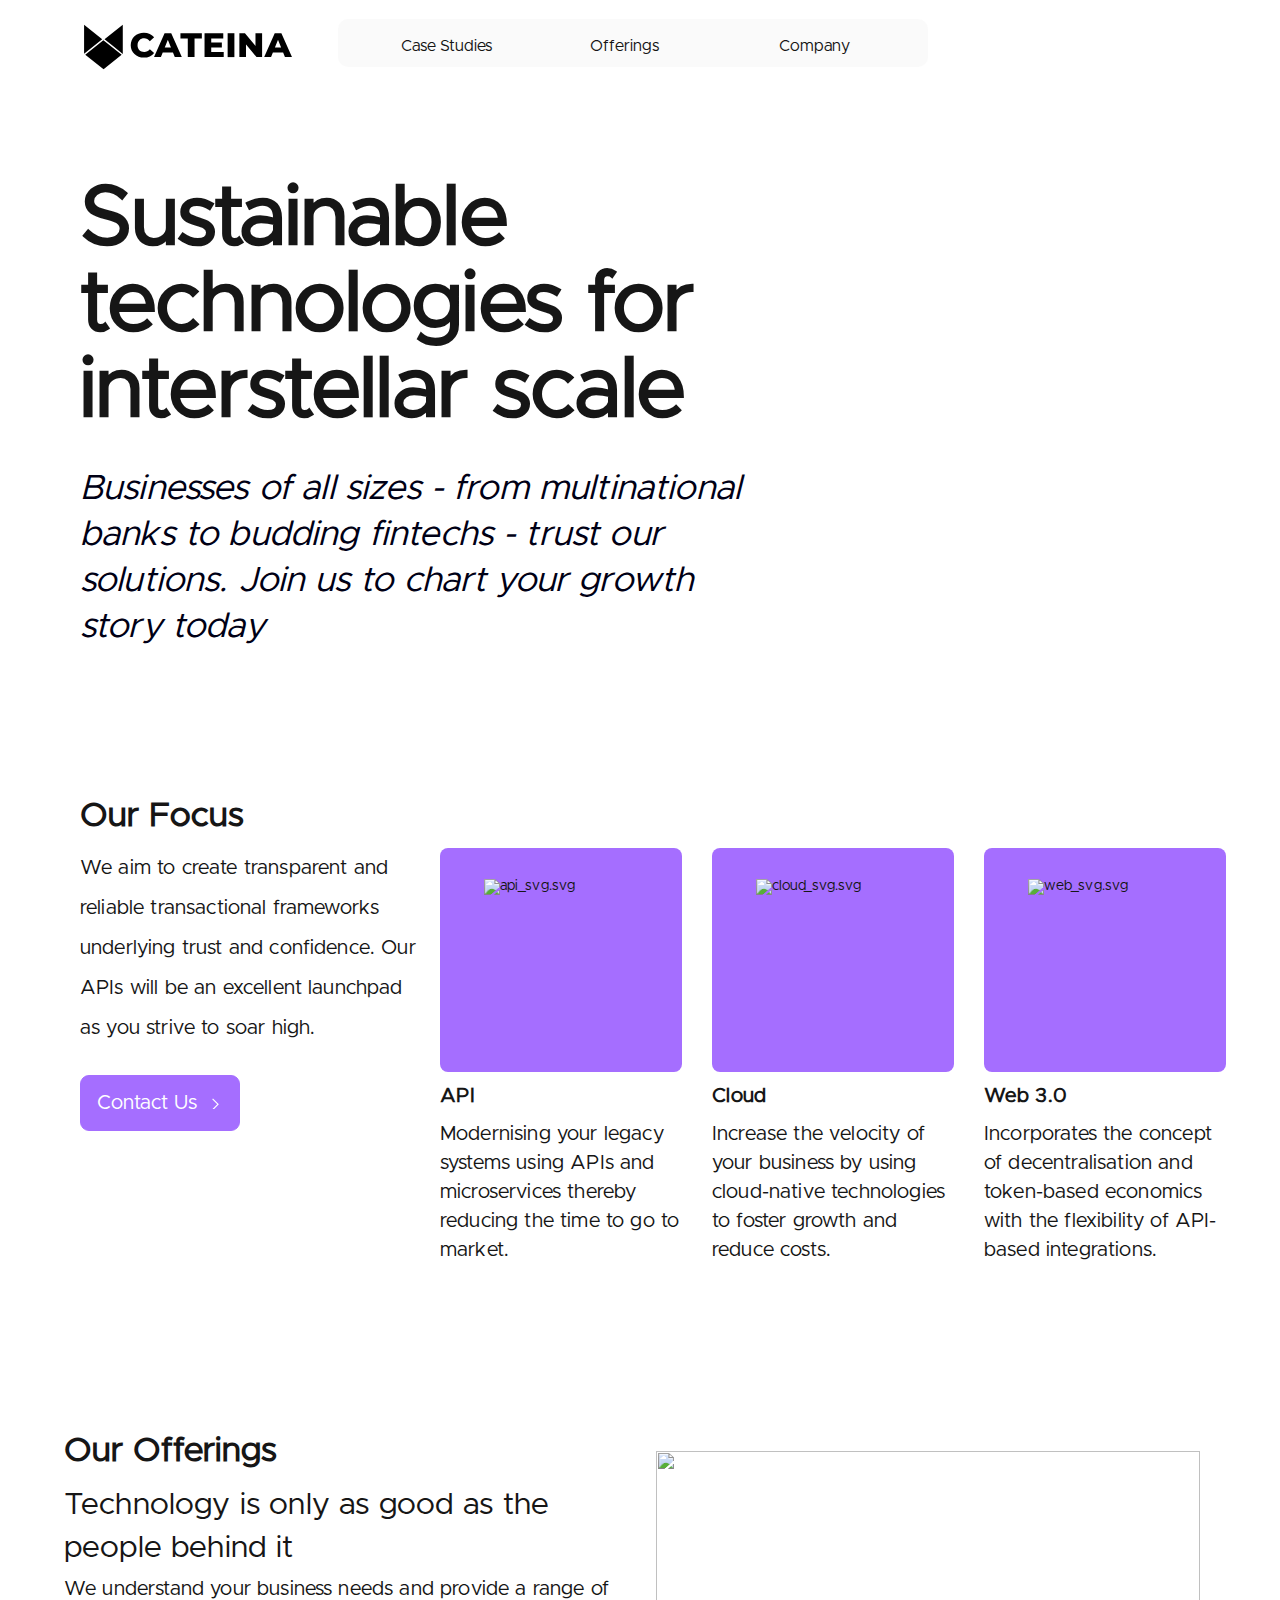
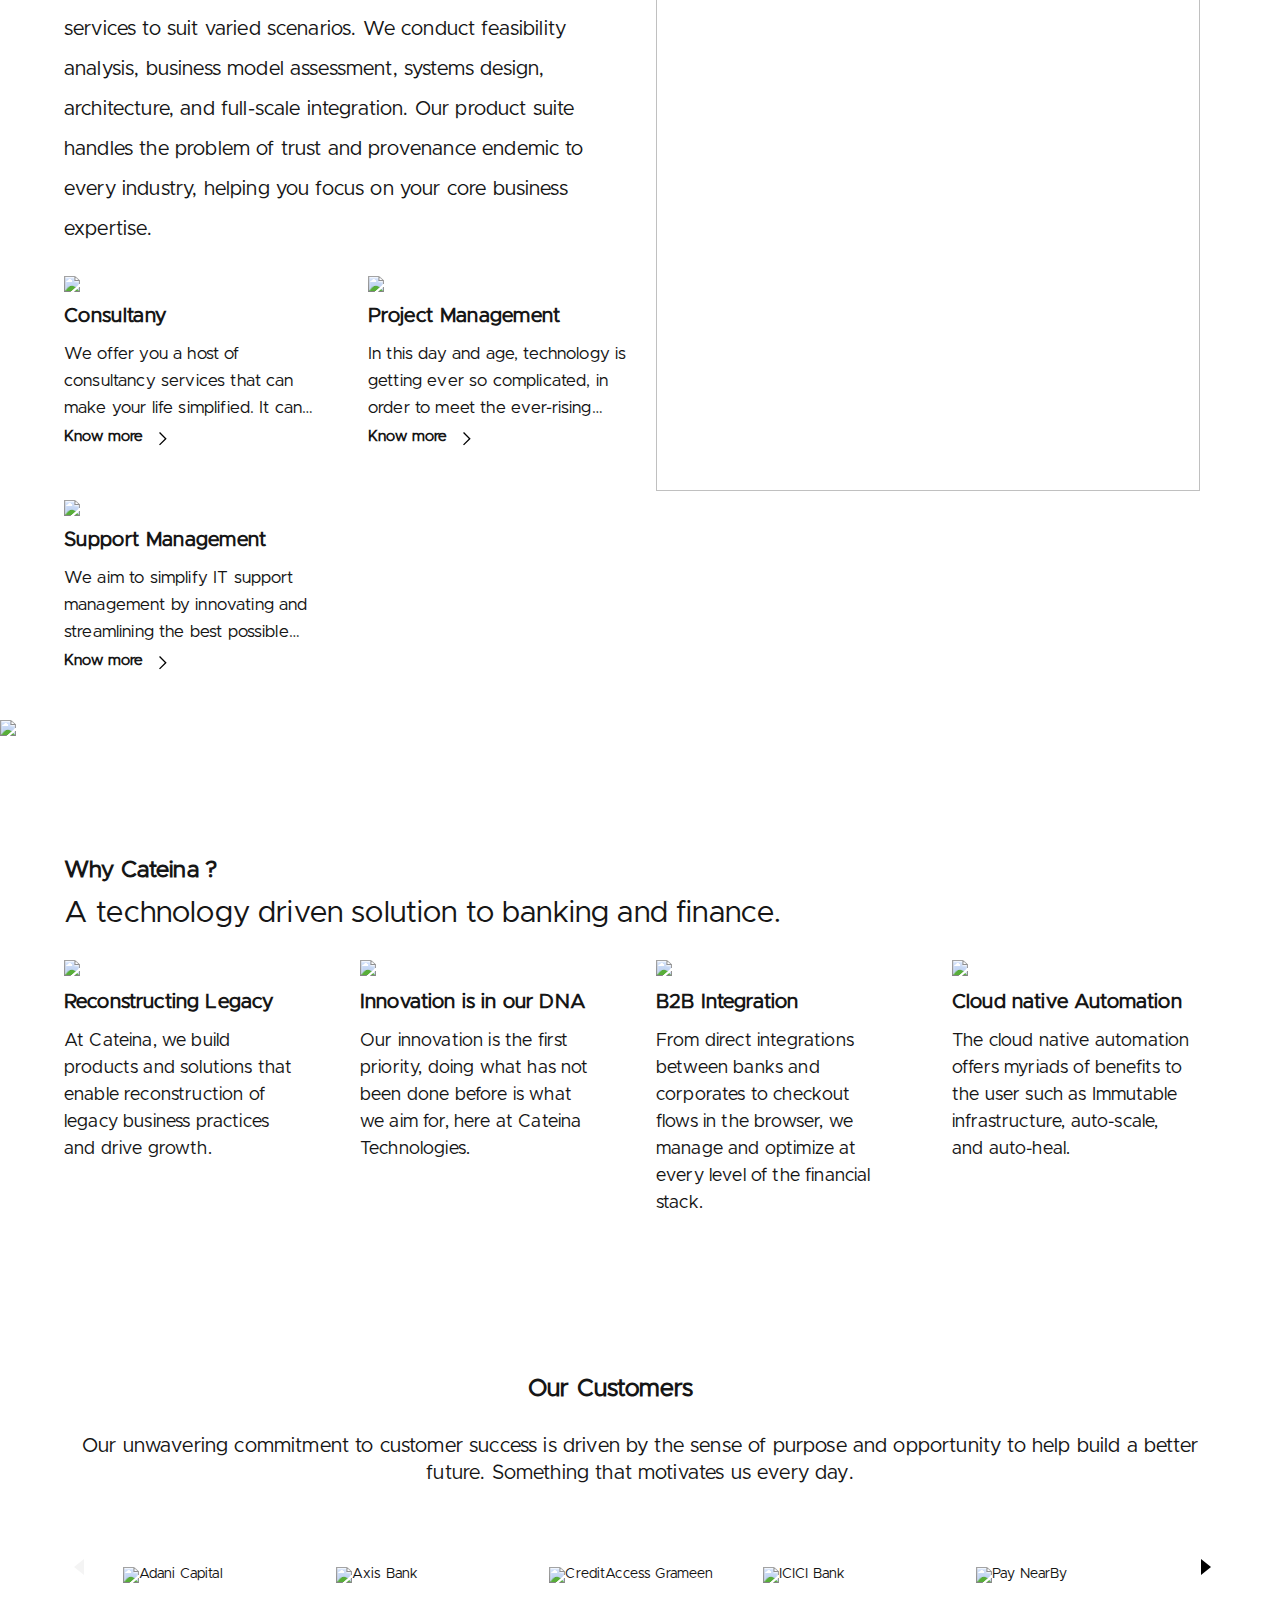
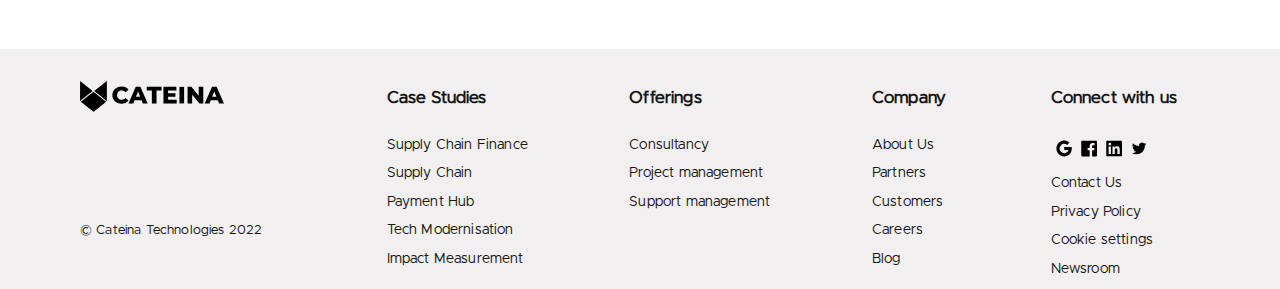
==== index.html @ 6eb9a71e "Beta-Website" ====
<!DOCTYPE html><html lang="en"><head>
  <meta charset="utf-8">
  <title>Cateina® Official | Sustainable technologies for interstellar scale</title>
  <base href="./">
  <base href="../src/app/home-page">
  <meta name="viewport" content="width=device-width">
  <meta name="viewport" content="width=device-width, initial-scale=1.0, maximum-scale=1.0, user-scalable=0">
  <meta name="viewport" content="width=device-width,initial-scale=1.0, user-scalable=no,shrink-to-fit=no">
  <meta name="apple-mobile-web-app-capable" content="yes">
  <meta name="apple-mobile-web-app-status-bar-style" content="translucent">
  <meta name="mobile-web-app-capable" content="yes">
  <script src="https://ajax.googleapis.com/ajax/libs/jquery/1.9.1/jquery.min.js"></script>
  <link rel="icon" type="image/x-icon" href="./assets/cateina_url_icon.png">
  <link rel="stylesheet" type="text/css" href="//cdnjs.cloudflare.com/ajax/libs/cookieconsent2/3.1.0/cookieconsent.min.css">
  <script src="//cdnjs.cloudflare.com/ajax/libs/cookieconsent2/3.1.0/cookieconsent.min.js"></script>
<style>@charset "UTF-8";body,html{padding:0;border:0;margin:0;font:inherit;font-size:100%;vertical-align:initial}*{box-sizing:border-box}html{font-size:100%}body{font-family:IBM Plex Sans,Helvetica Neue,Arial,sans-serif;-moz-osx-font-smoothing:grayscale;-webkit-font-smoothing:antialiased;text-rendering:optimizeLegibility}@font-face{font-display:auto;font-family:IBM Plex Sans;font-style:normal;font-weight:700;src:local("IBM Plex Sans Bold"),local("IBMPlexSans-Bold"),url(https://1.www.s81c.com/common/carbon/plex/fonts/IBM-Plex-Sans/fonts/complete/woff2/IBMPlexSans-Bold.woff2) format("woff2"),url(https://1.www.s81c.com/common/carbon/plex/fonts/IBM-Plex-Sans/fonts/complete/woff/IBMPlexSans-Bold.woff) format("woff")}@font-face{font-display:auto;font-family:IBM Plex Sans;font-style:normal;font-weight:700;src:local("IBM Plex Sans Bold"),local("IBMPlexSans-Bold"),url(https://1.www.s81c.com/common/carbon/plex/fonts/IBM-Plex-Sans/fonts/split/woff2/IBMPlexSans-Bold-Cyrillic.woff2) format("woff2");unicode-range:u+0400-045f,u+0472-0473,u+0490-049d,u+04a0-04a5,u+04aa-04ab,u+04ae-04b3,u+04b6-04bb,u+04c0-04c2,u+04cf-04d9,u+04dc-04df,u+04e2-04e9,u+04ee-04f5,u+04f8-04f9}@font-face{font-display:auto;font-family:IBM Plex Sans;font-style:normal;font-weight:700;src:local("IBM Plex Sans Bold"),local("IBMPlexSans-Bold"),url(https://1.www.s81c.com/common/carbon/plex/fonts/IBM-Plex-Sans/fonts/split/woff2/IBMPlexSans-Bold-Pi.woff2) format("woff2");unicode-range:u+0e3f,u+2032-2033,u+2070,u+2075-2079,u+2080-2081,u+2083,u+2085-2089,u+2113,u+2116,u+2126,u+212e,u+2150-2151,u+2153-215e,u+2190-2199,u+21a9-21aa,u+21b0-21b3,u+21b6-21b7,u+21ba-21bb,u+21c4,u+21c6,u+2202,u+2206,u+220f,u+2211,u+221a,u+221e,u+222b,u+2248,u+2260,u+2264-2265,u+25ca,u+2713,u+274c,u+2b0e-2b11,u+ebe1-ebe7,u+ece0,u+efcc}@font-face{font-display:auto;font-family:IBM Plex Sans;font-style:normal;font-weight:700;src:local("IBM Plex Sans Bold"),local("IBMPlexSans-Bold"),url(https://1.www.s81c.com/common/carbon/plex/fonts/IBM-Plex-Sans/fonts/split/woff2/IBMPlexSans-Bold-Latin3.woff2) format("woff2");unicode-range:u+0102-0103,u+1ea0-1ef9,u+20ab}@font-face{font-display:auto;font-family:IBM Plex Sans;font-style:normal;font-weight:700;src:local("IBM Plex Sans Bold"),local("IBMPlexSans-Bold"),url(https://1.www.s81c.com/common/carbon/plex/fonts/IBM-Plex-Sans/fonts/split/woff2/IBMPlexSans-Bold-Latin2.woff2) format("woff2");unicode-range:u+0100-024f,u+0259,u+1e??,u+20a0-20ab,u+20ad-20cf,u+2c60-2c7f,u+a720-a7ff,u+fb01-fb02}@font-face{font-display:auto;font-family:IBM Plex Sans;font-style:normal;font-weight:700;src:local("IBM Plex Sans Bold"),local("IBMPlexSans-Bold"),url(https://1.www.s81c.com/common/carbon/plex/fonts/IBM-Plex-Sans/fonts/split/woff2/IBMPlexSans-Bold-Latin1.woff2) format("woff2");unicode-range:u+0000,u+000d,u+0020-007e,u+00a0-00a3,u+00a4-00ff,u+0131,u+0152-0153,u+02c6,u+02da,u+02dc,u+2013-2014,u+2018-201a,u+201c-201e,u+2020-2022,u+2026,u+2030,u+2039-203a,u+2044,u+2074,u+20ac,u+2122,u+2212,u+fb01-fb02}@font-face{font-display:auto;font-family:IBM Plex Sans;font-style:normal;font-weight:700;src:local("IBM Plex Sans Bold"),local("IBMPlexSans-Bold"),url(https://1.www.s81c.com/common/carbon/plex/fonts/IBM-Plex-Sans/fonts/split/woff2/IBMPlexSans-Bold-Greek.woff2) format("woff2");unicode-range:u+0384-038a,u+038c,u+038e-03a1,u+03a3-03ce}@font-face{font-display:auto;font-family:IBM Plex Sans;font-style:italic;font-weight:700;src:local("IBM Plex Sans Bold Italic"),local("IBMPlexSans-BoldItalic"),url(https://1.www.s81c.com/common/carbon/plex/fonts/IBM-Plex-Sans/fonts/complete/woff2/IBMPlexSans-BoldItalic.woff2) format("woff2"),url(https://1.www.s81c.com/common/carbon/plex/fonts/IBM-Plex-Sans/fonts/complete/woff/IBMPlexSans-BoldItalic.woff) format("woff")}@font-face{font-display:auto;font-family:IBM Plex Sans;font-style:italic;font-weight:700;src:local("IBM Plex Sans Bold Italic"),local("IBMPlexSans-BoldItalic"),url(https://1.www.s81c.com/common/carbon/plex/fonts/IBM-Plex-Sans/fonts/split/woff2/IBMPlexSans-BoldItalic-Cyrillic.woff2) format("woff2");unicode-range:u+0400-045f,u+0472-0473,u+0490-049d,u+04a0-04a5,u+04aa-04ab,u+04ae-04b3,u+04b6-04bb,u+04c0-04c2,u+04cf-04d9,u+04dc-04df,u+04e2-04e9,u+04ee-04f5,u+04f8-04f9}@font-face{font-display:auto;font-family:IBM Plex Sans;font-style:italic;font-weight:700;src:local("IBM Plex Sans Bold Italic"),local("IBMPlexSans-BoldItalic"),url(https://1.www.s81c.com/common/carbon/plex/fonts/IBM-Plex-Sans/fonts/split/woff2/IBMPlexSans-BoldItalic-Pi.woff2) format("woff2");unicode-range:u+0e3f,u+2032-2033,u+2070,u+2075-2079,u+2080-2081,u+2083,u+2085-2089,u+2113,u+2116,u+2126,u+212e,u+2150-2151,u+2153-215e,u+2190-2199,u+21a9-21aa,u+21b0-21b3,u+21b6-21b7,u+21ba-21bb,u+21c4,u+21c6,u+2202,u+2206,u+220f,u+2211,u+221a,u+221e,u+222b,u+2248,u+2260,u+2264-2265,u+25ca,u+2713,u+274c,u+2b0e-2b11,u+ebe1-ebe7,u+ece0,u+efcc}@font-face{font-display:auto;font-family:IBM Plex Sans;font-style:italic;font-weight:700;src:local("IBM Plex Sans Bold Italic"),local("IBMPlexSans-BoldItalic"),url(https://1.www.s81c.com/common/carbon/plex/fonts/IBM-Plex-Sans/fonts/split/woff2/IBMPlexSans-BoldItalic-Latin3.woff2) format("woff2");unicode-range:u+0102-0103,u+1ea0-1ef9,u+20ab}@font-face{font-display:auto;font-family:IBM Plex Sans;font-style:italic;font-weight:700;src:local("IBM Plex Sans Bold Italic"),local("IBMPlexSans-BoldItalic"),url(https://1.www.s81c.com/common/carbon/plex/fonts/IBM-Plex-Sans/fonts/split/woff2/IBMPlexSans-BoldItalic-Latin2.woff2) format("woff2");unicode-range:u+0100-024f,u+0259,u+1e??,u+20a0-20ab,u+20ad-20cf,u+2c60-2c7f,u+a720-a7ff,u+fb01-fb02}@font-face{font-display:auto;font-family:IBM Plex Sans;font-style:italic;font-weight:700;src:local("IBM Plex Sans Bold Italic"),local("IBMPlexSans-BoldItalic"),url(https://1.www.s81c.com/common/carbon/plex/fonts/IBM-Plex-Sans/fonts/split/woff2/IBMPlexSans-BoldItalic-Latin1.woff2) format("woff2");unicode-range:u+0000,u+000d,u+0020-007e,u+00a0-00a3,u+00a4-00ff,u+0131,u+0152-0153,u+02c6,u+02da,u+02dc,u+2013-2014,u+2018-201a,u+201c-201e,u+2020-2022,u+2026,u+2030,u+2039-203a,u+2044,u+2074,u+20ac,u+2122,u+2212,u+fb01-fb02}@font-face{font-display:auto;font-family:IBM Plex Sans;font-style:italic;font-weight:700;src:local("IBM Plex Sans Bold Italic"),local("IBMPlexSans-BoldItalic"),url(https://1.www.s81c.com/common/carbon/plex/fonts/IBM-Plex-Sans/fonts/split/woff2/IBMPlexSans-BoldItalic-Greek.woff2) format("woff2");unicode-range:u+0384-038a,u+038c,u+038e-03a1,u+03a3-03ce}@font-face{font-display:auto;font-family:IBM Plex Sans;font-style:normal;font-weight:200;src:local("IBM Plex Sans ExtLt"),local("IBMPlexSans-ExtLt"),url(https://1.www.s81c.com/common/carbon/plex/fonts/IBM-Plex-Sans/fonts/complete/woff2/IBMPlexSans-ExtraLight.woff2) format("woff2"),url(https://1.www.s81c.com/common/carbon/plex/fonts/IBM-Plex-Sans/fonts/complete/woff/IBMPlexSans-ExtraLight.woff) format("woff")}@font-face{font-display:auto;font-family:IBM Plex Sans;font-style:normal;font-weight:200;src:local("IBM Plex Sans ExtLt"),local("IBMPlexSans-ExtLt"),url(https://1.www.s81c.com/common/carbon/plex/fonts/IBM-Plex-Sans/fonts/split/woff2/IBMPlexSans-ExtraLight-Cyrillic.woff2) format("woff2");unicode-range:u+0400-045f,u+0472-0473,u+0490-049d,u+04a0-04a5,u+04aa-04ab,u+04ae-04b3,u+04b6-04bb,u+04c0-04c2,u+04cf-04d9,u+04dc-04df,u+04e2-04e9,u+04ee-04f5,u+04f8-04f9}@font-face{font-display:auto;font-family:IBM Plex Sans;font-style:normal;font-weight:200;src:local("IBM Plex Sans ExtLt"),local("IBMPlexSans-ExtLt"),url(https://1.www.s81c.com/common/carbon/plex/fonts/IBM-Plex-Sans/fonts/split/woff2/IBMPlexSans-ExtraLight-Pi.woff2) format("woff2");unicode-range:u+0e3f,u+2032-2033,u+2070,u+2075-2079,u+2080-2081,u+2083,u+2085-2089,u+2113,u+2116,u+2126,u+212e,u+2150-2151,u+2153-215e,u+2190-2199,u+21a9-21aa,u+21b0-21b3,u+21b6-21b7,u+21ba-21bb,u+21c4,u+21c6,u+2202,u+2206,u+220f,u+2211,u+221a,u+221e,u+222b,u+2248,u+2260,u+2264-2265,u+25ca,u+2713,u+274c,u+2b0e-2b11,u+ebe1-ebe7,u+ece0,u+efcc}@font-face{font-display:auto;font-family:IBM Plex Sans;font-style:normal;font-weight:200;src:local("IBM Plex Sans ExtLt"),local("IBMPlexSans-ExtLt"),url(https://1.www.s81c.com/common/carbon/plex/fonts/IBM-Plex-Sans/fonts/split/woff2/IBMPlexSans-ExtraLight-Latin3.woff2) format("woff2");unicode-range:u+0102-0103,u+1ea0-1ef9,u+20ab}@font-face{font-display:auto;font-family:IBM Plex Sans;font-style:normal;font-weight:200;src:local("IBM Plex Sans ExtLt"),local("IBMPlexSans-ExtLt"),url(https://1.www.s81c.com/common/carbon/plex/fonts/IBM-Plex-Sans/fonts/split/woff2/IBMPlexSans-ExtraLight-Latin2.woff2) format("woff2");unicode-range:u+0100-024f,u+0259,u+1e??,u+20a0-20ab,u+20ad-20cf,u+2c60-2c7f,u+a720-a7ff,u+fb01-fb02}@font-face{font-display:auto;font-family:IBM Plex Sans;font-style:normal;font-weight:200;src:local("IBM Plex Sans ExtLt"),local("IBMPlexSans-ExtLt"),url(https://1.www.s81c.com/common/carbon/plex/fonts/IBM-Plex-Sans/fonts/split/woff2/IBMPlexSans-ExtraLight-Latin1.woff2) format("woff2");unicode-range:u+0000,u+000d,u+0020-007e,u+00a0-00a3,u+00a4-00ff,u+0131,u+0152-0153,u+02c6,u+02da,u+02dc,u+2013-2014,u+2018-201a,u+201c-201e,u+2020-2022,u+2026,u+2030,u+2039-203a,u+2044,u+2074,u+20ac,u+2122,u+2212,u+fb01-fb02}@font-face{font-display:auto;font-family:IBM Plex Sans;font-style:normal;font-weight:200;src:local("IBM Plex Sans ExtLt"),local("IBMPlexSans-ExtLt"),url(https://1.www.s81c.com/common/carbon/plex/fonts/IBM-Plex-Sans/fonts/split/woff2/IBMPlexSans-ExtraLight-Greek.woff2) format("woff2");unicode-range:u+0384-038a,u+038c,u+038e-03a1,u+03a3-03ce}@font-face{font-display:auto;font-family:IBM Plex Sans;font-style:italic;font-weight:200;src:local("IBM Plex Sans ExtLt Italic"),local("IBMPlexSans-ExtLtItalic"),url(https://1.www.s81c.com/common/carbon/plex/fonts/IBM-Plex-Sans/fonts/complete/woff2/IBMPlexSans-ExtraLightItalic.woff2) format("woff2"),url(https://1.www.s81c.com/common/carbon/plex/fonts/IBM-Plex-Sans/fonts/complete/woff/IBMPlexSans-ExtraLightItalic.woff) format("woff")}@font-face{font-display:auto;font-family:IBM Plex Sans;font-style:italic;font-weight:200;src:local("IBM Plex Sans ExtLt Italic"),local("IBMPlexSans-ExtLtItalic"),url(https://1.www.s81c.com/common/carbon/plex/fonts/IBM-Plex-Sans/fonts/split/woff2/IBMPlexSans-ExtraLightItalic-Cyrillic.woff2) format("woff2");unicode-range:u+0400-045f,u+0472-0473,u+0490-049d,u+04a0-04a5,u+04aa-04ab,u+04ae-04b3,u+04b6-04bb,u+04c0-04c2,u+04cf-04d9,u+04dc-04df,u+04e2-04e9,u+04ee-04f5,u+04f8-04f9}@font-face{font-display:auto;font-family:IBM Plex Sans;font-style:italic;font-weight:200;src:local("IBM Plex Sans ExtLt Italic"),local("IBMPlexSans-ExtLtItalic"),url(https://1.www.s81c.com/common/carbon/plex/fonts/IBM-Plex-Sans/fonts/split/woff2/IBMPlexSans-ExtraLightItalic-Pi.woff2) format("woff2");unicode-range:u+0e3f,u+2032-2033,u+2070,u+2075-2079,u+2080-2081,u+2083,u+2085-2089,u+2113,u+2116,u+2126,u+212e,u+2150-2151,u+2153-215e,u+2190-2199,u+21a9-21aa,u+21b0-21b3,u+21b6-21b7,u+21ba-21bb,u+21c4,u+21c6,u+2202,u+2206,u+220f,u+2211,u+221a,u+221e,u+222b,u+2248,u+2260,u+2264-2265,u+25ca,u+2713,u+274c,u+2b0e-2b11,u+ebe1-ebe7,u+ece0,u+efcc}@font-face{font-display:auto;font-family:IBM Plex Sans;font-style:italic;font-weight:200;src:local("IBM Plex Sans ExtLt Italic"),local("IBMPlexSans-ExtLtItalic"),url(https://1.www.s81c.com/common/carbon/plex/fonts/IBM-Plex-Sans/fonts/split/woff2/IBMPlexSans-ExtraLightItalic-Latin3.woff2) format("woff2");unicode-range:u+0102-0103,u+1ea0-1ef9,u+20ab}@font-face{font-display:auto;font-family:IBM Plex Sans;font-style:italic;font-weight:200;src:local("IBM Plex Sans ExtLt Italic"),local("IBMPlexSans-ExtLtItalic"),url(https://1.www.s81c.com/common/carbon/plex/fonts/IBM-Plex-Sans/fonts/split/woff2/IBMPlexSans-ExtraLightItalic-Latin2.woff2) format("woff2");unicode-range:u+0100-024f,u+0259,u+1e??,u+20a0-20ab,u+20ad-20cf,u+2c60-2c7f,u+a720-a7ff,u+fb01-fb02}@font-face{font-display:auto;font-family:IBM Plex Sans;font-style:italic;font-weight:200;src:local("IBM Plex Sans ExtLt Italic"),local("IBMPlexSans-ExtLtItalic"),url(https://1.www.s81c.com/common/carbon/plex/fonts/IBM-Plex-Sans/fonts/split/woff2/IBMPlexSans-ExtraLightItalic-Latin1.woff2) format("woff2");unicode-range:u+0000,u+000d,u+0020-007e,u+00a0-00a3,u+00a4-00ff,u+0131,u+0152-0153,u+02c6,u+02da,u+02dc,u+2013-2014,u+2018-201a,u+201c-201e,u+2020-2022,u+2026,u+2030,u+2039-203a,u+2044,u+2074,u+20ac,u+2122,u+2212,u+fb01-fb02}@font-face{font-display:auto;font-family:IBM Plex Sans;font-style:italic;font-weight:200;src:local("IBM Plex Sans ExtLt Italic"),local("IBMPlexSans-ExtLtItalic"),url(https://1.www.s81c.com/common/carbon/plex/fonts/IBM-Plex-Sans/fonts/split/woff2/IBMPlexSans-ExtraLightItalic-Greek.woff2) format("woff2");unicode-range:u+0384-038a,u+038c,u+038e-03a1,u+03a3-03ce}@font-face{font-display:auto;font-family:IBM Plex Sans;font-style:italic;font-weight:400;src:local("IBM Plex Sans Italic"),local("IBMPlexSans-Italic"),url(https://1.www.s81c.com/common/carbon/plex/fonts/IBM-Plex-Sans/fonts/complete/woff2/IBMPlexSans-Italic.woff2) format("woff2"),url(https://1.www.s81c.com/common/carbon/plex/fonts/IBM-Plex-Sans/fonts/complete/woff/IBMPlexSans-Italic.woff) format("woff")}@font-face{font-display:auto;font-family:IBM Plex Sans;font-style:italic;font-weight:400;src:local("IBM Plex Sans Italic"),local("IBMPlexSans-Italic"),url(https://1.www.s81c.com/common/carbon/plex/fonts/IBM-Plex-Sans/fonts/split/woff2/IBMPlexSans-Italic-Cyrillic.woff2) format("woff2");unicode-range:u+0400-045f,u+0472-0473,u+0490-049d,u+04a0-04a5,u+04aa-04ab,u+04ae-04b3,u+04b6-04bb,u+04c0-04c2,u+04cf-04d9,u+04dc-04df,u+04e2-04e9,u+04ee-04f5,u+04f8-04f9}@font-face{font-display:auto;font-family:IBM Plex Sans;font-style:italic;font-weight:400;src:local("IBM Plex Sans Italic"),local("IBMPlexSans-Italic"),url(https://1.www.s81c.com/common/carbon/plex/fonts/IBM-Plex-Sans/fonts/split/woff2/IBMPlexSans-Italic-Pi.woff2) format("woff2");unicode-range:u+0e3f,u+2032-2033,u+2070,u+2075-2079,u+2080-2081,u+2083,u+2085-2089,u+2113,u+2116,u+2126,u+212e,u+2150-2151,u+2153-215e,u+2190-2199,u+21a9-21aa,u+21b0-21b3,u+21b6-21b7,u+21ba-21bb,u+21c4,u+21c6,u+2202,u+2206,u+220f,u+2211,u+221a,u+221e,u+222b,u+2248,u+2260,u+2264-2265,u+25ca,u+2713,u+274c,u+2b0e-2b11,u+ebe1-ebe7,u+ece0,u+efcc}@font-face{font-display:auto;font-family:IBM Plex Sans;font-style:italic;font-weight:400;src:local("IBM Plex Sans Italic"),local("IBMPlexSans-Italic"),url(https://1.www.s81c.com/common/carbon/plex/fonts/IBM-Plex-Sans/fonts/split/woff2/IBMPlexSans-Italic-Latin3.woff2) format("woff2");unicode-range:u+0102-0103,u+1ea0-1ef9,u+20ab}@font-face{font-display:auto;font-family:IBM Plex Sans;font-style:italic;font-weight:400;src:local("IBM Plex Sans Italic"),local("IBMPlexSans-Italic"),url(https://1.www.s81c.com/common/carbon/plex/fonts/IBM-Plex-Sans/fonts/split/woff2/IBMPlexSans-Italic-Latin2.woff2) format("woff2");unicode-range:u+0100-024f,u+0259,u+1e??,u+20a0-20ab,u+20ad-20cf,u+2c60-2c7f,u+a720-a7ff,u+fb01-fb02}@font-face{font-display:auto;font-family:IBM Plex Sans;font-style:italic;font-weight:400;src:local("IBM Plex Sans Italic"),local("IBMPlexSans-Italic"),url(https://1.www.s81c.com/common/carbon/plex/fonts/IBM-Plex-Sans/fonts/split/woff2/IBMPlexSans-Italic-Latin1.woff2) format("woff2");unicode-range:u+0000,u+000d,u+0020-007e,u+00a0-00a3,u+00a4-00ff,u+0131,u+0152-0153,u+02c6,u+02da,u+02dc,u+2013-2014,u+2018-201a,u+201c-201e,u+2020-2022,u+2026,u+2030,u+2039-203a,u+2044,u+2074,u+20ac,u+2122,u+2212,u+fb01-fb02}@font-face{font-display:auto;font-family:IBM Plex Sans;font-style:italic;font-weight:400;src:local("IBM Plex Sans Italic"),local("IBMPlexSans-Italic"),url(https://1.www.s81c.com/common/carbon/plex/fonts/IBM-Plex-Sans/fonts/split/woff2/IBMPlexSans-Italic-Greek.woff2) format("woff2");unicode-range:u+0384-038a,u+038c,u+038e-03a1,u+03a3-03ce}@font-face{font-display:auto;font-family:IBM Plex Sans;font-style:normal;font-weight:300;src:local("IBM Plex Sans Light"),local("IBMPlexSans-Light"),url(https://1.www.s81c.com/common/carbon/plex/fonts/IBM-Plex-Sans/fonts/complete/woff2/IBMPlexSans-Light.woff2) format("woff2"),url(https://1.www.s81c.com/common/carbon/plex/fonts/IBM-Plex-Sans/fonts/complete/woff/IBMPlexSans-Light.woff) format("woff")}@font-face{font-display:auto;font-family:IBM Plex Sans;font-style:normal;font-weight:300;src:local("IBM Plex Sans Light"),local("IBMPlexSans-Light"),url(https://1.www.s81c.com/common/carbon/plex/fonts/IBM-Plex-Sans/fonts/split/woff2/IBMPlexSans-Light-Cyrillic.woff2) format("woff2");unicode-range:u+0400-045f,u+0472-0473,u+0490-049d,u+04a0-04a5,u+04aa-04ab,u+04ae-04b3,u+04b6-04bb,u+04c0-04c2,u+04cf-04d9,u+04dc-04df,u+04e2-04e9,u+04ee-04f5,u+04f8-04f9}@font-face{font-display:auto;font-family:IBM Plex Sans;font-style:normal;font-weight:300;src:local("IBM Plex Sans Light"),local("IBMPlexSans-Light"),url(https://1.www.s81c.com/common/carbon/plex/fonts/IBM-Plex-Sans/fonts/split/woff2/IBMPlexSans-Light-Pi.woff2) format("woff2");unicode-range:u+0e3f,u+2032-2033,u+2070,u+2075-2079,u+2080-2081,u+2083,u+2085-2089,u+2113,u+2116,u+2126,u+212e,u+2150-2151,u+2153-215e,u+2190-2199,u+21a9-21aa,u+21b0-21b3,u+21b6-21b7,u+21ba-21bb,u+21c4,u+21c6,u+2202,u+2206,u+220f,u+2211,u+221a,u+221e,u+222b,u+2248,u+2260,u+2264-2265,u+25ca,u+2713,u+274c,u+2b0e-2b11,u+ebe1-ebe7,u+ece0,u+efcc}@font-face{font-display:auto;font-family:IBM Plex Sans;font-style:normal;font-weight:300;src:local("IBM Plex Sans Light"),local("IBMPlexSans-Light"),url(https://1.www.s81c.com/common/carbon/plex/fonts/IBM-Plex-Sans/fonts/split/woff2/IBMPlexSans-Light-Latin3.woff2) format("woff2");unicode-range:u+0102-0103,u+1ea0-1ef9,u+20ab}@font-face{font-display:auto;font-family:IBM Plex Sans;font-style:normal;font-weight:300;src:local("IBM Plex Sans Light"),local("IBMPlexSans-Light"),url(https://1.www.s81c.com/common/carbon/plex/fonts/IBM-Plex-Sans/fonts/split/woff2/IBMPlexSans-Light-Latin2.woff2) format("woff2");unicode-range:u+0100-024f,u+0259,u+1e??,u+20a0-20ab,u+20ad-20cf,u+2c60-2c7f,u+a720-a7ff,u+fb01-fb02}@font-face{font-display:auto;font-family:IBM Plex Sans;font-style:normal;font-weight:300;src:local("IBM Plex Sans Light"),local("IBMPlexSans-Light"),url(https://1.www.s81c.com/common/carbon/plex/fonts/IBM-Plex-Sans/fonts/split/woff2/IBMPlexSans-Light-Latin1.woff2) format("woff2");unicode-range:u+0000,u+000d,u+0020-007e,u+00a0-00a3,u+00a4-00ff,u+0131,u+0152-0153,u+02c6,u+02da,u+02dc,u+2013-2014,u+2018-201a,u+201c-201e,u+2020-2022,u+2026,u+2030,u+2039-203a,u+2044,u+2074,u+20ac,u+2122,u+2212,u+fb01-fb02}@font-face{font-display:auto;font-family:IBM Plex Sans;font-style:normal;font-weight:300;src:local("IBM Plex Sans Light"),local("IBMPlexSans-Light"),url(https://1.www.s81c.com/common/carbon/plex/fonts/IBM-Plex-Sans/fonts/split/woff2/IBMPlexSans-Light-Greek.woff2) format("woff2");unicode-range:u+0384-038a,u+038c,u+038e-03a1,u+03a3-03ce}@font-face{font-display:auto;font-family:IBM Plex Sans;font-style:italic;font-weight:300;src:local("IBM Plex Sans Light Italic"),local("IBMPlexSans-LightItalic"),url(https://1.www.s81c.com/common/carbon/plex/fonts/IBM-Plex-Sans/fonts/complete/woff2/IBMPlexSans-LightItalic.woff2) format("woff2"),url(https://1.www.s81c.com/common/carbon/plex/fonts/IBM-Plex-Sans/fonts/complete/woff/IBMPlexSans-LightItalic.woff) format("woff")}@font-face{font-display:auto;font-family:IBM Plex Sans;font-style:italic;font-weight:300;src:local("IBM Plex Sans Light Italic"),local("IBMPlexSans-LightItalic"),url(https://1.www.s81c.com/common/carbon/plex/fonts/IBM-Plex-Sans/fonts/split/woff2/IBMPlexSans-LightItalic-Cyrillic.woff2) format("woff2");unicode-range:u+0400-045f,u+0472-0473,u+0490-049d,u+04a0-04a5,u+04aa-04ab,u+04ae-04b3,u+04b6-04bb,u+04c0-04c2,u+04cf-04d9,u+04dc-04df,u+04e2-04e9,u+04ee-04f5,u+04f8-04f9}@font-face{font-display:auto;font-family:IBM Plex Sans;font-style:italic;font-weight:300;src:local("IBM Plex Sans Light Italic"),local("IBMPlexSans-LightItalic"),url(https://1.www.s81c.com/common/carbon/plex/fonts/IBM-Plex-Sans/fonts/split/woff2/IBMPlexSans-LightItalic-Pi.woff2) format("woff2");unicode-range:u+0e3f,u+2032-2033,u+2070,u+2075-2079,u+2080-2081,u+2083,u+2085-2089,u+2113,u+2116,u+2126,u+212e,u+2150-2151,u+2153-215e,u+2190-2199,u+21a9-21aa,u+21b0-21b3,u+21b6-21b7,u+21ba-21bb,u+21c4,u+21c6,u+2202,u+2206,u+220f,u+2211,u+221a,u+221e,u+222b,u+2248,u+2260,u+2264-2265,u+25ca,u+2713,u+274c,u+2b0e-2b11,u+ebe1-ebe7,u+ece0,u+efcc}@font-face{font-display:auto;font-family:IBM Plex Sans;font-style:italic;font-weight:300;src:local("IBM Plex Sans Light Italic"),local("IBMPlexSans-LightItalic"),url(https://1.www.s81c.com/common/carbon/plex/fonts/IBM-Plex-Sans/fonts/split/woff2/IBMPlexSans-LightItalic-Latin3.woff2) format("woff2");unicode-range:u+0102-0103,u+1ea0-1ef9,u+20ab}@font-face{font-display:auto;font-family:IBM Plex Sans;font-style:italic;font-weight:300;src:local("IBM Plex Sans Light Italic"),local("IBMPlexSans-LightItalic"),url(https://1.www.s81c.com/common/carbon/plex/fonts/IBM-Plex-Sans/fonts/split/woff2/IBMPlexSans-LightItalic-Latin2.woff2) format("woff2");unicode-range:u+0100-024f,u+0259,u+1e??,u+20a0-20ab,u+20ad-20cf,u+2c60-2c7f,u+a720-a7ff,u+fb01-fb02}@font-face{font-display:auto;font-family:IBM Plex Sans;font-style:italic;font-weight:300;src:local("IBM Plex Sans Light Italic"),local("IBMPlexSans-LightItalic"),url(https://1.www.s81c.com/common/carbon/plex/fonts/IBM-Plex-Sans/fonts/split/woff2/IBMPlexSans-LightItalic-Latin1.woff2) format("woff2");unicode-range:u+0000,u+000d,u+0020-007e,u+00a0-00a3,u+00a4-00ff,u+0131,u+0152-0153,u+02c6,u+02da,u+02dc,u+2013-2014,u+2018-201a,u+201c-201e,u+2020-2022,u+2026,u+2030,u+2039-203a,u+2044,u+2074,u+20ac,u+2122,u+2212,u+fb01-fb02}@font-face{font-display:auto;font-family:IBM Plex Sans;font-style:italic;font-weight:300;src:local("IBM Plex Sans Light Italic"),local("IBMPlexSans-LightItalic"),url(https://1.www.s81c.com/common/carbon/plex/fonts/IBM-Plex-Sans/fonts/split/woff2/IBMPlexSans-LightItalic-Greek.woff2) format("woff2");unicode-range:u+0384-038a,u+038c,u+038e-03a1,u+03a3-03ce}@font-face{font-display:auto;font-family:IBM Plex Sans;font-style:normal;font-weight:500;src:local("IBM Plex Sans Medm"),local("IBMPlexSans-Medm"),url(https://1.www.s81c.com/common/carbon/plex/fonts/IBM-Plex-Sans/fonts/complete/woff2/IBMPlexSans-Medium.woff2) format("woff2"),url(https://1.www.s81c.com/common/carbon/plex/fonts/IBM-Plex-Sans/fonts/complete/woff/IBMPlexSans-Medium.woff) format("woff")}@font-face{font-display:auto;font-family:IBM Plex Sans;font-style:normal;font-weight:500;src:local("IBM Plex Sans Medm"),local("IBMPlexSans-Medm"),url(https://1.www.s81c.com/common/carbon/plex/fonts/IBM-Plex-Sans/fonts/split/woff2/IBMPlexSans-Medium-Cyrillic.woff2) format("woff2");unicode-range:u+0400-045f,u+0472-0473,u+0490-049d,u+04a0-04a5,u+04aa-04ab,u+04ae-04b3,u+04b6-04bb,u+04c0-04c2,u+04cf-04d9,u+04dc-04df,u+04e2-04e9,u+04ee-04f5,u+04f8-04f9}@font-face{font-display:auto;font-family:IBM Plex Sans;font-style:normal;font-weight:500;src:local("IBM Plex Sans Medm"),local("IBMPlexSans-Medm"),url(https://1.www.s81c.com/common/carbon/plex/fonts/IBM-Plex-Sans/fonts/split/woff2/IBMPlexSans-Medium-Pi.woff2) format("woff2");unicode-range:u+0e3f,u+2032-2033,u+2070,u+2075-2079,u+2080-2081,u+2083,u+2085-2089,u+2113,u+2116,u+2126,u+212e,u+2150-2151,u+2153-215e,u+2190-2199,u+21a9-21aa,u+21b0-21b3,u+21b6-21b7,u+21ba-21bb,u+21c4,u+21c6,u+2202,u+2206,u+220f,u+2211,u+221a,u+221e,u+222b,u+2248,u+2260,u+2264-2265,u+25ca,u+2713,u+274c,u+2b0e-2b11,u+ebe1-ebe7,u+ece0,u+efcc}@font-face{font-display:auto;font-family:IBM Plex Sans;font-style:normal;font-weight:500;src:local("IBM Plex Sans Medm"),local("IBMPlexSans-Medm"),url(https://1.www.s81c.com/common/carbon/plex/fonts/IBM-Plex-Sans/fonts/split/woff2/IBMPlexSans-Medium-Latin3.woff2) format("woff2");unicode-range:u+0102-0103,u+1ea0-1ef9,u+20ab}@font-face{font-display:auto;font-family:IBM Plex Sans;font-style:normal;font-weight:500;src:local("IBM Plex Sans Medm"),local("IBMPlexSans-Medm"),url(https://1.www.s81c.com/common/carbon/plex/fonts/IBM-Plex-Sans/fonts/split/woff2/IBMPlexSans-Medium-Latin2.woff2) format("woff2");unicode-range:u+0100-024f,u+0259,u+1e??,u+20a0-20ab,u+20ad-20cf,u+2c60-2c7f,u+a720-a7ff,u+fb01-fb02}@font-face{font-display:auto;font-family:IBM Plex Sans;font-style:normal;font-weight:500;src:local("IBM Plex Sans Medm"),local("IBMPlexSans-Medm"),url(https://1.www.s81c.com/common/carbon/plex/fonts/IBM-Plex-Sans/fonts/split/woff2/IBMPlexSans-Medium-Latin1.woff2) format("woff2");unicode-range:u+0000,u+000d,u+0020-007e,u+00a0-00a3,u+00a4-00ff,u+0131,u+0152-0153,u+02c6,u+02da,u+02dc,u+2013-2014,u+2018-201a,u+201c-201e,u+2020-2022,u+2026,u+2030,u+2039-203a,u+2044,u+2074,u+20ac,u+2122,u+2212,u+fb01-fb02}@font-face{font-display:auto;font-family:IBM Plex Sans;font-style:normal;font-weight:500;src:local("IBM Plex Sans Medm"),local("IBMPlexSans-Medm"),url(https://1.www.s81c.com/common/carbon/plex/fonts/IBM-Plex-Sans/fonts/split/woff2/IBMPlexSans-Medium-Greek.woff2) format("woff2");unicode-range:u+0384-038a,u+038c,u+038e-03a1,u+03a3-03ce}@font-face{font-display:auto;font-family:IBM Plex Sans;font-style:italic;font-weight:500;src:local("IBM Plex Sans Medm Italic"),local("IBMPlexSans-MedmItalic"),url(https://1.www.s81c.com/common/carbon/plex/fonts/IBM-Plex-Sans/fonts/complete/woff2/IBMPlexSans-MediumItalic.woff2) format("woff2"),url(https://1.www.s81c.com/common/carbon/plex/fonts/IBM-Plex-Sans/fonts/complete/woff/IBMPlexSans-MediumItalic.woff) format("woff")}@font-face{font-display:auto;font-family:IBM Plex Sans;font-style:italic;font-weight:500;src:local("IBM Plex Sans Medm Italic"),local("IBMPlexSans-MedmItalic"),url(https://1.www.s81c.com/common/carbon/plex/fonts/IBM-Plex-Sans/fonts/split/woff2/IBMPlexSans-MediumItalic-Cyrillic.woff2) format("woff2");unicode-range:u+0400-045f,u+0472-0473,u+0490-049d,u+04a0-04a5,u+04aa-04ab,u+04ae-04b3,u+04b6-04bb,u+04c0-04c2,u+04cf-04d9,u+04dc-04df,u+04e2-04e9,u+04ee-04f5,u+04f8-04f9}@font-face{font-display:auto;font-family:IBM Plex Sans;font-style:italic;font-weight:500;src:local("IBM Plex Sans Medm Italic"),local("IBMPlexSans-MedmItalic"),url(https://1.www.s81c.com/common/carbon/plex/fonts/IBM-Plex-Sans/fonts/split/woff2/IBMPlexSans-MediumItalic-Pi.woff2) format("woff2");unicode-range:u+0e3f,u+2032-2033,u+2070,u+2075-2079,u+2080-2081,u+2083,u+2085-2089,u+2113,u+2116,u+2126,u+212e,u+2150-2151,u+2153-215e,u+2190-2199,u+21a9-21aa,u+21b0-21b3,u+21b6-21b7,u+21ba-21bb,u+21c4,u+21c6,u+2202,u+2206,u+220f,u+2211,u+221a,u+221e,u+222b,u+2248,u+2260,u+2264-2265,u+25ca,u+2713,u+274c,u+2b0e-2b11,u+ebe1-ebe7,u+ece0,u+efcc}@font-face{font-display:auto;font-family:IBM Plex Sans;font-style:italic;font-weight:500;src:local("IBM Plex Sans Medm Italic"),local("IBMPlexSans-MedmItalic"),url(https://1.www.s81c.com/common/carbon/plex/fonts/IBM-Plex-Sans/fonts/split/woff2/IBMPlexSans-MediumItalic-Latin3.woff2) format("woff2");unicode-range:u+0102-0103,u+1ea0-1ef9,u+20ab}@font-face{font-display:auto;font-family:IBM Plex Sans;font-style:italic;font-weight:500;src:local("IBM Plex Sans Medm Italic"),local("IBMPlexSans-MedmItalic"),url(https://1.www.s81c.com/common/carbon/plex/fonts/IBM-Plex-Sans/fonts/split/woff2/IBMPlexSans-MediumItalic-Latin2.woff2) format("woff2");unicode-range:u+0100-024f,u+0259,u+1e??,u+20a0-20ab,u+20ad-20cf,u+2c60-2c7f,u+a720-a7ff,u+fb01-fb02}@font-face{font-display:auto;font-family:IBM Plex Sans;font-style:italic;font-weight:500;src:local("IBM Plex Sans Medm Italic"),local("IBMPlexSans-MedmItalic"),url(https://1.www.s81c.com/common/carbon/plex/fonts/IBM-Plex-Sans/fonts/split/woff2/IBMPlexSans-MediumItalic-Latin1.woff2) format("woff2");unicode-range:u+0000,u+000d,u+0020-007e,u+00a0-00a3,u+00a4-00ff,u+0131,u+0152-0153,u+02c6,u+02da,u+02dc,u+2013-2014,u+2018-201a,u+201c-201e,u+2020-2022,u+2026,u+2030,u+2039-203a,u+2044,u+2074,u+20ac,u+2122,u+2212,u+fb01-fb02}@font-face{font-display:auto;font-family:IBM Plex Sans;font-style:italic;font-weight:500;src:local("IBM Plex Sans Medm Italic"),local("IBMPlexSans-MedmItalic"),url(https://1.www.s81c.com/common/carbon/plex/fonts/IBM-Plex-Sans/fonts/split/woff2/IBMPlexSans-MediumItalic-Greek.woff2) format("woff2");unicode-range:u+0384-038a,u+038c,u+038e-03a1,u+03a3-03ce}@font-face{font-display:auto;font-family:IBM Plex Sans;font-style:normal;font-weight:400;src:local("IBM Plex Sans"),local("IBMPlexSans"),url(https://1.www.s81c.com/common/carbon/plex/fonts/IBM-Plex-Sans/fonts/complete/woff2/IBMPlexSans-Regular.woff2) format("woff2"),url(https://1.www.s81c.com/common/carbon/plex/fonts/IBM-Plex-Sans/fonts/complete/woff/IBMPlexSans-Regular.woff) format("woff")}@font-face{font-display:auto;font-family:IBM Plex Sans;font-style:normal;font-weight:400;src:local("IBM Plex Sans"),local("IBMPlexSans"),url(https://1.www.s81c.com/common/carbon/plex/fonts/IBM-Plex-Sans/fonts/split/woff2/IBMPlexSans-Regular-Cyrillic.woff2) format("woff2");unicode-range:u+0400-045f,u+0472-0473,u+0490-049d,u+04a0-04a5,u+04aa-04ab,u+04ae-04b3,u+04b6-04bb,u+04c0-04c2,u+04cf-04d9,u+04dc-04df,u+04e2-04e9,u+04ee-04f5,u+04f8-04f9}@font-face{font-display:auto;font-family:IBM Plex Sans;font-style:normal;font-weight:400;src:local("IBM Plex Sans"),local("IBMPlexSans"),url(https://1.www.s81c.com/common/carbon/plex/fonts/IBM-Plex-Sans/fonts/split/woff2/IBMPlexSans-Regular-Pi.woff2) format("woff2");unicode-range:u+0e3f,u+2032-2033,u+2070,u+2075-2079,u+2080-2081,u+2083,u+2085-2089,u+2113,u+2116,u+2126,u+212e,u+2150-2151,u+2153-215e,u+2190-2199,u+21a9-21aa,u+21b0-21b3,u+21b6-21b7,u+21ba-21bb,u+21c4,u+21c6,u+2202,u+2206,u+220f,u+2211,u+221a,u+221e,u+222b,u+2248,u+2260,u+2264-2265,u+25ca,u+2713,u+274c,u+2b0e-2b11,u+ebe1-ebe7,u+ece0,u+efcc}@font-face{font-display:auto;font-family:IBM Plex Sans;font-style:normal;font-weight:400;src:local("IBM Plex Sans"),local("IBMPlexSans"),url(https://1.www.s81c.com/common/carbon/plex/fonts/IBM-Plex-Sans/fonts/split/woff2/IBMPlexSans-Regular-Latin3.woff2) format("woff2");unicode-range:u+0102-0103,u+1ea0-1ef9,u+20ab}@font-face{font-display:auto;font-family:IBM Plex Sans;font-style:normal;font-weight:400;src:local("IBM Plex Sans"),local("IBMPlexSans"),url(https://1.www.s81c.com/common/carbon/plex/fonts/IBM-Plex-Sans/fonts/split/woff2/IBMPlexSans-Regular-Latin2.woff2) format("woff2");unicode-range:u+0100-024f,u+0259,u+1e??,u+20a0-20ab,u+20ad-20cf,u+2c60-2c7f,u+a720-a7ff,u+fb01-fb02}@font-face{font-display:auto;font-family:IBM Plex Sans;font-style:normal;font-weight:400;src:local("IBM Plex Sans"),local("IBMPlexSans"),url(https://1.www.s81c.com/common/carbon/plex/fonts/IBM-Plex-Sans/fonts/split/woff2/IBMPlexSans-Regular-Latin1.woff2) format("woff2");unicode-range:u+0000,u+000d,u+0020-007e,u+00a0-00a3,u+00a4-00ff,u+0131,u+0152-0153,u+02c6,u+02da,u+02dc,u+2013-2014,u+2018-201a,u+201c-201e,u+2020-2022,u+2026,u+2030,u+2039-203a,u+2044,u+2074,u+20ac,u+2122,u+2212,u+fb01-fb02}@font-face{font-display:auto;font-family:IBM Plex Sans;font-style:normal;font-weight:400;src:local("IBM Plex Sans"),local("IBMPlexSans"),url(https://1.www.s81c.com/common/carbon/plex/fonts/IBM-Plex-Sans/fonts/split/woff2/IBMPlexSans-Regular-Greek.woff2) format("woff2");unicode-range:u+0384-038a,u+038c,u+038e-03a1,u+03a3-03ce}@font-face{font-display:auto;font-family:IBM Plex Sans;font-style:normal;font-weight:600;src:local("IBM Plex Sans SmBld"),local("IBMPlexSans-SmBld"),url(https://1.www.s81c.com/common/carbon/plex/fonts/IBM-Plex-Sans/fonts/complete/woff2/IBMPlexSans-SemiBold.woff2) format("woff2"),url(https://1.www.s81c.com/common/carbon/plex/fonts/IBM-Plex-Sans/fonts/complete/woff/IBMPlexSans-SemiBold.woff) format("woff")}@font-face{font-display:auto;font-family:IBM Plex Sans;font-style:normal;font-weight:600;src:local("IBM Plex Sans SmBld"),local("IBMPlexSans-SmBld"),url(https://1.www.s81c.com/common/carbon/plex/fonts/IBM-Plex-Sans/fonts/split/woff2/IBMPlexSans-SemiBold-Cyrillic.woff2) format("woff2");unicode-range:u+0400-045f,u+0472-0473,u+0490-049d,u+04a0-04a5,u+04aa-04ab,u+04ae-04b3,u+04b6-04bb,u+04c0-04c2,u+04cf-04d9,u+04dc-04df,u+04e2-04e9,u+04ee-04f5,u+04f8-04f9}@font-face{font-display:auto;font-family:IBM Plex Sans;font-style:normal;font-weight:600;src:local("IBM Plex Sans SmBld"),local("IBMPlexSans-SmBld"),url(https://1.www.s81c.com/common/carbon/plex/fonts/IBM-Plex-Sans/fonts/split/woff2/IBMPlexSans-SemiBold-Pi.woff2) format("woff2");unicode-range:u+0e3f,u+2032-2033,u+2070,u+2075-2079,u+2080-2081,u+2083,u+2085-2089,u+2113,u+2116,u+2126,u+212e,u+2150-2151,u+2153-215e,u+2190-2199,u+21a9-21aa,u+21b0-21b3,u+21b6-21b7,u+21ba-21bb,u+21c4,u+21c6,u+2202,u+2206,u+220f,u+2211,u+221a,u+221e,u+222b,u+2248,u+2260,u+2264-2265,u+25ca,u+2713,u+274c,u+2b0e-2b11,u+ebe1-ebe7,u+ece0,u+efcc}@font-face{font-display:auto;font-family:IBM Plex Sans;font-style:normal;font-weight:600;src:local("IBM Plex Sans SmBld"),local("IBMPlexSans-SmBld"),url(https://1.www.s81c.com/common/carbon/plex/fonts/IBM-Plex-Sans/fonts/split/woff2/IBMPlexSans-SemiBold-Latin3.woff2) format("woff2");unicode-range:u+0102-0103,u+1ea0-1ef9,u+20ab}@font-face{font-display:auto;font-family:IBM Plex Sans;font-style:normal;font-weight:600;src:local("IBM Plex Sans SmBld"),local("IBMPlexSans-SmBld"),url(https://1.www.s81c.com/common/carbon/plex/fonts/IBM-Plex-Sans/fonts/split/woff2/IBMPlexSans-SemiBold-Latin2.woff2) format("woff2");unicode-range:u+0100-024f,u+0259,u+1e??,u+20a0-20ab,u+20ad-20cf,u+2c60-2c7f,u+a720-a7ff,u+fb01-fb02}@font-face{font-display:auto;font-family:IBM Plex Sans;font-style:normal;font-weight:600;src:local("IBM Plex Sans SmBld"),local("IBMPlexSans-SmBld"),url(https://1.www.s81c.com/common/carbon/plex/fonts/IBM-Plex-Sans/fonts/split/woff2/IBMPlexSans-SemiBold-Latin1.woff2) format("woff2");unicode-range:u+0000,u+000d,u+0020-007e,u+00a0-00a3,u+00a4-00ff,u+0131,u+0152-0153,u+02c6,u+02da,u+02dc,u+2013-2014,u+2018-201a,u+201c-201e,u+2020-2022,u+2026,u+2030,u+2039-203a,u+2044,u+2074,u+20ac,u+2122,u+2212,u+fb01-fb02}@font-face{font-display:auto;font-family:IBM Plex Sans;font-style:normal;font-weight:600;src:local("IBM Plex Sans SmBld"),local("IBMPlexSans-SmBld"),url(https://1.www.s81c.com/common/carbon/plex/fonts/IBM-Plex-Sans/fonts/split/woff2/IBMPlexSans-SemiBold-Greek.woff2) format("woff2");unicode-range:u+0384-038a,u+038c,u+038e-03a1,u+03a3-03ce}@font-face{font-display:auto;font-family:IBM Plex Sans;font-style:italic;font-weight:600;src:local("IBM Plex Sans SmBld Italic"),local("IBMPlexSans-SmBldItalic"),url(https://1.www.s81c.com/common/carbon/plex/fonts/IBM-Plex-Sans/fonts/complete/woff2/IBMPlexSans-SemiBoldItalic.woff2) format("woff2"),url(https://1.www.s81c.com/common/carbon/plex/fonts/IBM-Plex-Sans/fonts/complete/woff/IBMPlexSans-SemiBoldItalic.woff) format("woff")}@font-face{font-display:auto;font-family:IBM Plex Sans;font-style:italic;font-weight:600;src:local("IBM Plex Sans SmBld Italic"),local("IBMPlexSans-SmBldItalic"),url(https://1.www.s81c.com/common/carbon/plex/fonts/IBM-Plex-Sans/fonts/split/woff2/IBMPlexSans-SemiBoldItalic-Cyrillic.woff2) format("woff2");unicode-range:u+0400-045f,u+0472-0473,u+0490-049d,u+04a0-04a5,u+04aa-04ab,u+04ae-04b3,u+04b6-04bb,u+04c0-04c2,u+04cf-04d9,u+04dc-04df,u+04e2-04e9,u+04ee-04f5,u+04f8-04f9}@font-face{font-display:auto;font-family:IBM Plex Sans;font-style:italic;font-weight:600;src:local("IBM Plex Sans SmBld Italic"),local("IBMPlexSans-SmBldItalic"),url(https://1.www.s81c.com/common/carbon/plex/fonts/IBM-Plex-Sans/fonts/split/woff2/IBMPlexSans-SemiBoldItalic-Pi.woff2) format("woff2");unicode-range:u+0e3f,u+2032-2033,u+2070,u+2075-2079,u+2080-2081,u+2083,u+2085-2089,u+2113,u+2116,u+2126,u+212e,u+2150-2151,u+2153-215e,u+2190-2199,u+21a9-21aa,u+21b0-21b3,u+21b6-21b7,u+21ba-21bb,u+21c4,u+21c6,u+2202,u+2206,u+220f,u+2211,u+221a,u+221e,u+222b,u+2248,u+2260,u+2264-2265,u+25ca,u+2713,u+274c,u+2b0e-2b11,u+ebe1-ebe7,u+ece0,u+efcc}@font-face{font-display:auto;font-family:IBM Plex Sans;font-style:italic;font-weight:600;src:local("IBM Plex Sans SmBld Italic"),local("IBMPlexSans-SmBldItalic"),url(https://1.www.s81c.com/common/carbon/plex/fonts/IBM-Plex-Sans/fonts/split/woff2/IBMPlexSans-SemiBoldItalic-Latin3.woff2) format("woff2");unicode-range:u+0102-0103,u+1ea0-1ef9,u+20ab}@font-face{font-display:auto;font-family:IBM Plex Sans;font-style:italic;font-weight:600;src:local("IBM Plex Sans SmBld Italic"),local("IBMPlexSans-SmBldItalic"),url(https://1.www.s81c.com/common/carbon/plex/fonts/IBM-Plex-Sans/fonts/split/woff2/IBMPlexSans-SemiBoldItalic-Latin2.woff2) format("woff2");unicode-range:u+0100-024f,u+0259,u+1e??,u+20a0-20ab,u+20ad-20cf,u+2c60-2c7f,u+a720-a7ff,u+fb01-fb02}@font-face{font-display:auto;font-family:IBM Plex Sans;font-style:italic;font-weight:600;src:local("IBM Plex Sans SmBld Italic"),local("IBMPlexSans-SmBldItalic"),url(https://1.www.s81c.com/common/carbon/plex/fonts/IBM-Plex-Sans/fonts/split/woff2/IBMPlexSans-SemiBoldItalic-Latin1.woff2) format("woff2");unicode-range:u+0000,u+000d,u+0020-007e,u+00a0-00a3,u+00a4-00ff,u+0131,u+0152-0153,u+02c6,u+02da,u+02dc,u+2013-2014,u+2018-201a,u+201c-201e,u+2020-2022,u+2026,u+2030,u+2039-203a,u+2044,u+2074,u+20ac,u+2122,u+2212,u+fb01-fb02}@font-face{font-display:auto;font-family:IBM Plex Sans;font-style:italic;font-weight:600;src:local("IBM Plex Sans SmBld Italic"),local("IBMPlexSans-SmBldItalic"),url(https://1.www.s81c.com/common/carbon/plex/fonts/IBM-Plex-Sans/fonts/split/woff2/IBMPlexSans-SemiBoldItalic-Greek.woff2) format("woff2");unicode-range:u+0384-038a,u+038c,u+038e-03a1,u+03a3-03ce}@font-face{font-display:auto;font-family:IBM Plex Sans;font-style:normal;font-weight:450;src:local("IBM Plex Sans Text"),local("IBMPlexSans-Text"),url(https://1.www.s81c.com/common/carbon/plex/fonts/IBM-Plex-Sans/fonts/complete/woff2/IBMPlexSans-Text.woff2) format("woff2"),url(https://1.www.s81c.com/common/carbon/plex/fonts/IBM-Plex-Sans/fonts/complete/woff/IBMPlexSans-Text.woff) format("woff")}@font-face{font-display:auto;font-family:IBM Plex Sans;font-style:normal;font-weight:450;src:local("IBM Plex Sans Text"),local("IBMPlexSans-Text"),url(https://1.www.s81c.com/common/carbon/plex/fonts/IBM-Plex-Sans/fonts/split/woff2/IBMPlexSans-Text-Cyrillic.woff2) format("woff2");unicode-range:u+0400-045f,u+0472-0473,u+0490-049d,u+04a0-04a5,u+04aa-04ab,u+04ae-04b3,u+04b6-04bb,u+04c0-04c2,u+04cf-04d9,u+04dc-04df,u+04e2-04e9,u+04ee-04f5,u+04f8-04f9}@font-face{font-display:auto;font-family:IBM Plex Sans;font-style:normal;font-weight:450;src:local("IBM Plex Sans Text"),local("IBMPlexSans-Text"),url(https://1.www.s81c.com/common/carbon/plex/fonts/IBM-Plex-Sans/fonts/split/woff2/IBMPlexSans-Text-Pi.woff2) format("woff2");unicode-range:u+0e3f,u+2032-2033,u+2070,u+2075-2079,u+2080-2081,u+2083,u+2085-2089,u+2113,u+2116,u+2126,u+212e,u+2150-2151,u+2153-215e,u+2190-2199,u+21a9-21aa,u+21b0-21b3,u+21b6-21b7,u+21ba-21bb,u+21c4,u+21c6,u+2202,u+2206,u+220f,u+2211,u+221a,u+221e,u+222b,u+2248,u+2260,u+2264-2265,u+25ca,u+2713,u+274c,u+2b0e-2b11,u+ebe1-ebe7,u+ece0,u+efcc}@font-face{font-display:auto;font-family:IBM Plex Sans;font-style:normal;font-weight:450;src:local("IBM Plex Sans Text"),local("IBMPlexSans-Text"),url(https://1.www.s81c.com/common/carbon/plex/fonts/IBM-Plex-Sans/fonts/split/woff2/IBMPlexSans-Text-Latin3.woff2) format("woff2");unicode-range:u+0102-0103,u+1ea0-1ef9,u+20ab}@font-face{font-display:auto;font-family:IBM Plex Sans;font-style:normal;font-weight:450;src:local("IBM Plex Sans Text"),local("IBMPlexSans-Text"),url(https://1.www.s81c.com/common/carbon/plex/fonts/IBM-Plex-Sans/fonts/split/woff2/IBMPlexSans-Text-Latin2.woff2) format("woff2");unicode-range:u+0100-024f,u+0259,u+1e??,u+20a0-20ab,u+20ad-20cf,u+2c60-2c7f,u+a720-a7ff,u+fb01-fb02}@font-face{font-display:auto;font-family:IBM Plex Sans;font-style:normal;font-weight:450;src:local("IBM Plex Sans Text"),local("IBMPlexSans-Text"),url(https://1.www.s81c.com/common/carbon/plex/fonts/IBM-Plex-Sans/fonts/split/woff2/IBMPlexSans-Text-Latin1.woff2) format("woff2");unicode-range:u+0000,u+000d,u+0020-007e,u+00a0-00a3,u+00a4-00ff,u+0131,u+0152-0153,u+02c6,u+02da,u+02dc,u+2013-2014,u+2018-201a,u+201c-201e,u+2020-2022,u+2026,u+2030,u+2039-203a,u+2044,u+2074,u+20ac,u+2122,u+2212,u+fb01-fb02}@font-face{font-display:auto;font-family:IBM Plex Sans;font-style:normal;font-weight:450;src:local("IBM Plex Sans Text"),local("IBMPlexSans-Text"),url(https://1.www.s81c.com/common/carbon/plex/fonts/IBM-Plex-Sans/fonts/split/woff2/IBMPlexSans-Text-Greek.woff2) format("woff2");unicode-range:u+0384-038a,u+038c,u+038e-03a1,u+03a3-03ce}@font-face{font-display:auto;font-family:IBM Plex Sans;font-style:italic;font-weight:450;src:local("IBM Plex Sans Text Italic"),local("IBMPlexSans-TextItalic"),url(https://1.www.s81c.com/common/carbon/plex/fonts/IBM-Plex-Sans/fonts/complete/woff2/IBMPlexSans-TextItalic.woff2) format("woff2"),url(https://1.www.s81c.com/common/carbon/plex/fonts/IBM-Plex-Sans/fonts/complete/woff/IBMPlexSans-TextItalic.woff) format("woff")}@font-face{font-display:auto;font-family:IBM Plex Sans;font-style:italic;font-weight:450;src:local("IBM Plex Sans Text Italic"),local("IBMPlexSans-TextItalic"),url(https://1.www.s81c.com/common/carbon/plex/fonts/IBM-Plex-Sans/fonts/split/woff2/IBMPlexSans-TextItalic-Cyrillic.woff2) format("woff2");unicode-range:u+0400-045f,u+0472-0473,u+0490-049d,u+04a0-04a5,u+04aa-04ab,u+04ae-04b3,u+04b6-04bb,u+04c0-04c2,u+04cf-04d9,u+04dc-04df,u+04e2-04e9,u+04ee-04f5,u+04f8-04f9}@font-face{font-display:auto;font-family:IBM Plex Sans;font-style:italic;font-weight:450;src:local("IBM Plex Sans Text Italic"),local("IBMPlexSans-TextItalic"),url(https://1.www.s81c.com/common/carbon/plex/fonts/IBM-Plex-Sans/fonts/split/woff2/IBMPlexSans-TextItalic-Pi.woff2) format("woff2");unicode-range:u+0e3f,u+2032-2033,u+2070,u+2075-2079,u+2080-2081,u+2083,u+2085-2089,u+2113,u+2116,u+2126,u+212e,u+2150-2151,u+2153-215e,u+2190-2199,u+21a9-21aa,u+21b0-21b3,u+21b6-21b7,u+21ba-21bb,u+21c4,u+21c6,u+2202,u+2206,u+220f,u+2211,u+221a,u+221e,u+222b,u+2248,u+2260,u+2264-2265,u+25ca,u+2713,u+274c,u+2b0e-2b11,u+ebe1-ebe7,u+ece0,u+efcc}@font-face{font-display:auto;font-family:IBM Plex Sans;font-style:italic;font-weight:450;src:local("IBM Plex Sans Text Italic"),local("IBMPlexSans-TextItalic"),url(https://1.www.s81c.com/common/carbon/plex/fonts/IBM-Plex-Sans/fonts/split/woff2/IBMPlexSans-TextItalic-Latin3.woff2) format("woff2");unicode-range:u+0102-0103,u+1ea0-1ef9,u+20ab}@font-face{font-display:auto;font-family:IBM Plex Sans;font-style:italic;font-weight:450;src:local("IBM Plex Sans Text Italic"),local("IBMPlexSans-TextItalic"),url(https://1.www.s81c.com/common/carbon/plex/fonts/IBM-Plex-Sans/fonts/split/woff2/IBMPlexSans-TextItalic-Latin2.woff2) format("woff2");unicode-range:u+0100-024f,u+0259,u+1e??,u+20a0-20ab,u+20ad-20cf,u+2c60-2c7f,u+a720-a7ff,u+fb01-fb02}@font-face{font-display:auto;font-family:IBM Plex Sans;font-style:italic;font-weight:450;src:local("IBM Plex Sans Text Italic"),local("IBMPlexSans-TextItalic"),url(https://1.www.s81c.com/common/carbon/plex/fonts/IBM-Plex-Sans/fonts/split/woff2/IBMPlexSans-TextItalic-Latin1.woff2) format("woff2");unicode-range:u+0000,u+000d,u+0020-007e,u+00a0-00a3,u+00a4-00ff,u+0131,u+0152-0153,u+02c6,u+02da,u+02dc,u+2013-2014,u+2018-201a,u+201c-201e,u+2020-2022,u+2026,u+2030,u+2039-203a,u+2044,u+2074,u+20ac,u+2122,u+2212,u+fb01-fb02}@font-face{font-display:auto;font-family:IBM Plex Sans;font-style:italic;font-weight:450;src:local("IBM Plex Sans Text Italic"),local("IBMPlexSans-TextItalic"),url(https://1.www.s81c.com/common/carbon/plex/fonts/IBM-Plex-Sans/fonts/split/woff2/IBMPlexSans-TextItalic-Greek.woff2) format("woff2");unicode-range:u+0384-038a,u+038c,u+038e-03a1,u+03a3-03ce}@font-face{font-display:auto;font-family:IBM Plex Sans;font-style:normal;font-weight:100;src:local("IBM Plex Sans Thin"),local("IBMPlexSans-Thin"),url(https://1.www.s81c.com/common/carbon/plex/fonts/IBM-Plex-Sans/fonts/complete/woff2/IBMPlexSans-Thin.woff2) format("woff2"),url(https://1.www.s81c.com/common/carbon/plex/fonts/IBM-Plex-Sans/fonts/complete/woff/IBMPlexSans-Thin.woff) format("woff")}@font-face{font-display:auto;font-family:IBM Plex Sans;font-style:normal;font-weight:100;src:local("IBM Plex Sans Thin"),local("IBMPlexSans-Thin"),url(https://1.www.s81c.com/common/carbon/plex/fonts/IBM-Plex-Sans/fonts/split/woff2/IBMPlexSans-Thin-Cyrillic.woff2) format("woff2");unicode-range:u+0400-045f,u+0472-0473,u+0490-049d,u+04a0-04a5,u+04aa-04ab,u+04ae-04b3,u+04b6-04bb,u+04c0-04c2,u+04cf-04d9,u+04dc-04df,u+04e2-04e9,u+04ee-04f5,u+04f8-04f9}@font-face{font-display:auto;font-family:IBM Plex Sans;font-style:normal;font-weight:100;src:local("IBM Plex Sans Thin"),local("IBMPlexSans-Thin"),url(https://1.www.s81c.com/common/carbon/plex/fonts/IBM-Plex-Sans/fonts/split/woff2/IBMPlexSans-Thin-Pi.woff2) format("woff2");unicode-range:u+0e3f,u+2032-2033,u+2070,u+2075-2079,u+2080-2081,u+2083,u+2085-2089,u+2113,u+2116,u+2126,u+212e,u+2150-2151,u+2153-215e,u+2190-2199,u+21a9-21aa,u+21b0-21b3,u+21b6-21b7,u+21ba-21bb,u+21c4,u+21c6,u+2202,u+2206,u+220f,u+2211,u+221a,u+221e,u+222b,u+2248,u+2260,u+2264-2265,u+25ca,u+2713,u+274c,u+2b0e-2b11,u+ebe1-ebe7,u+ece0,u+efcc}@font-face{font-display:auto;font-family:IBM Plex Sans;font-style:normal;font-weight:100;src:local("IBM Plex Sans Thin"),local("IBMPlexSans-Thin"),url(https://1.www.s81c.com/common/carbon/plex/fonts/IBM-Plex-Sans/fonts/split/woff2/IBMPlexSans-Thin-Latin3.woff2) format("woff2");unicode-range:u+0102-0103,u+1ea0-1ef9,u+20ab}@font-face{font-display:auto;font-family:IBM Plex Sans;font-style:normal;font-weight:100;src:local("IBM Plex Sans Thin"),local("IBMPlexSans-Thin"),url(https://1.www.s81c.com/common/carbon/plex/fonts/IBM-Plex-Sans/fonts/split/woff2/IBMPlexSans-Thin-Latin2.woff2) format("woff2");unicode-range:u+0100-024f,u+0259,u+1e??,u+20a0-20ab,u+20ad-20cf,u+2c60-2c7f,u+a720-a7ff,u+fb01-fb02}@font-face{font-display:auto;font-family:IBM Plex Sans;font-style:normal;font-weight:100;src:local("IBM Plex Sans Thin"),local("IBMPlexSans-Thin"),url(https://1.www.s81c.com/common/carbon/plex/fonts/IBM-Plex-Sans/fonts/split/woff2/IBMPlexSans-Thin-Latin1.woff2) format("woff2");unicode-range:u+0000,u+000d,u+0020-007e,u+00a0-00a3,u+00a4-00ff,u+0131,u+0152-0153,u+02c6,u+02da,u+02dc,u+2013-2014,u+2018-201a,u+201c-201e,u+2020-2022,u+2026,u+2030,u+2039-203a,u+2044,u+2074,u+20ac,u+2122,u+2212,u+fb01-fb02}@font-face{font-display:auto;font-family:IBM Plex Sans;font-style:normal;font-weight:100;src:local("IBM Plex Sans Thin"),local("IBMPlexSans-Thin"),url(https://1.www.s81c.com/common/carbon/plex/fonts/IBM-Plex-Sans/fonts/split/woff2/IBMPlexSans-Thin-Greek.woff2) format("woff2");unicode-range:u+0384-038a,u+038c,u+038e-03a1,u+03a3-03ce}@font-face{font-display:auto;font-family:IBM Plex Sans;font-style:italic;font-weight:100;src:local("IBM Plex Sans Thin Italic"),local("IBMPlexSans-ThinItalic"),url(https://1.www.s81c.com/common/carbon/plex/fonts/IBM-Plex-Sans/fonts/complete/woff2/IBMPlexSans-ThinItalic.woff2) format("woff2"),url(https://1.www.s81c.com/common/carbon/plex/fonts/IBM-Plex-Sans/fonts/complete/woff/IBMPlexSans-ThinItalic.woff) format("woff")}@font-face{font-display:auto;font-family:IBM Plex Sans;font-style:italic;font-weight:100;src:local("IBM Plex Sans Thin Italic"),local("IBMPlexSans-ThinItalic"),url(https://1.www.s81c.com/common/carbon/plex/fonts/IBM-Plex-Sans/fonts/split/woff2/IBMPlexSans-ThinItalic-Cyrillic.woff2) format("woff2");unicode-range:u+0400-045f,u+0472-0473,u+0490-049d,u+04a0-04a5,u+04aa-04ab,u+04ae-04b3,u+04b6-04bb,u+04c0-04c2,u+04cf-04d9,u+04dc-04df,u+04e2-04e9,u+04ee-04f5,u+04f8-04f9}@font-face{font-display:auto;font-family:IBM Plex Sans;font-style:italic;font-weight:100;src:local("IBM Plex Sans Thin Italic"),local("IBMPlexSans-ThinItalic"),url(https://1.www.s81c.com/common/carbon/plex/fonts/IBM-Plex-Sans/fonts/split/woff2/IBMPlexSans-ThinItalic-Pi.woff2) format("woff2");unicode-range:u+0e3f,u+2032-2033,u+2070,u+2075-2079,u+2080-2081,u+2083,u+2085-2089,u+2113,u+2116,u+2126,u+212e,u+2150-2151,u+2153-215e,u+2190-2199,u+21a9-21aa,u+21b0-21b3,u+21b6-21b7,u+21ba-21bb,u+21c4,u+21c6,u+2202,u+2206,u+220f,u+2211,u+221a,u+221e,u+222b,u+2248,u+2260,u+2264-2265,u+25ca,u+2713,u+274c,u+2b0e-2b11,u+ebe1-ebe7,u+ece0,u+efcc}@font-face{font-display:auto;font-family:IBM Plex Sans;font-style:italic;font-weight:100;src:local("IBM Plex Sans Thin Italic"),local("IBMPlexSans-ThinItalic"),url(https://1.www.s81c.com/common/carbon/plex/fonts/IBM-Plex-Sans/fonts/split/woff2/IBMPlexSans-ThinItalic-Latin3.woff2) format("woff2");unicode-range:u+0102-0103,u+1ea0-1ef9,u+20ab}@font-face{font-display:auto;font-family:IBM Plex Sans;font-style:italic;font-weight:100;src:local("IBM Plex Sans Thin Italic"),local("IBMPlexSans-ThinItalic"),url(https://1.www.s81c.com/common/carbon/plex/fonts/IBM-Plex-Sans/fonts/split/woff2/IBMPlexSans-ThinItalic-Latin2.woff2) format("woff2");unicode-range:u+0100-024f,u+0259,u+1e??,u+20a0-20ab,u+20ad-20cf,u+2c60-2c7f,u+a720-a7ff,u+fb01-fb02}@font-face{font-display:auto;font-family:IBM Plex Sans;font-style:italic;font-weight:100;src:local("IBM Plex Sans Thin Italic"),local("IBMPlexSans-ThinItalic"),url(https://1.www.s81c.com/common/carbon/plex/fonts/IBM-Plex-Sans/fonts/split/woff2/IBMPlexSans-ThinItalic-Latin1.woff2) format("woff2");unicode-range:u+0000,u+000d,u+0020-007e,u+00a0-00a3,u+00a4-00ff,u+0131,u+0152-0153,u+02c6,u+02da,u+02dc,u+2013-2014,u+2018-201a,u+201c-201e,u+2020-2022,u+2026,u+2030,u+2039-203a,u+2044,u+2074,u+20ac,u+2122,u+2212,u+fb01-fb02}@font-face{font-display:auto;font-family:IBM Plex Sans;font-style:italic;font-weight:100;src:local("IBM Plex Sans Thin Italic"),local("IBMPlexSans-ThinItalic"),url(https://1.www.s81c.com/common/carbon/plex/fonts/IBM-Plex-Sans/fonts/split/woff2/IBMPlexSans-ThinItalic-Greek.woff2) format("woff2");unicode-range:u+0384-038a,u+038c,u+038e-03a1,u+03a3-03ce}body{font-size:.875rem;font-weight:400;line-height:1.28572;letter-spacing:.16px;background-color:#fff;color:#161616;line-height:1}html{font-family:metropolis;font-style:normal;overflow-x:hidden!important;zoom:100%}*{font-family:metropolis;font-style:normal}</style><link rel="stylesheet" href="styles.78598e15dd8b4eaeda8a.css" media="print" onload="this.media='all'"><noscript><link rel="stylesheet" href="styles.78598e15dd8b4eaeda8a.css"></noscript></head>
<body>
  <script>
      document.addEventListener('gesturestart', function (e) {
            e.preventDefault();
      })
      document.addEventListener('gesturestart', function(e) {
    e.preventDefault();
    // special hack to prevent zoom-to-tabs gesture in safari
    document.body.style.zoom = 0.99;
});

document.addEventListener('gesturechange', function(e) {
    e.preventDefault();
    // special hack to prevent zoom-to-tabs gesture in safari
    document.body.style.zoom = 0.99;
});

document.addEventListener('gestureend', function(e) {
    e.preventDefault();
    // special hack to prevent zoom-to-tabs gesture in safari
    document.body.style.zoom = 0.99;
});
  </script>
  <!-- <script>
    $(document).keydown(function(event) {
if (event.ctrlKey==true && (event.which == '61' || event.which == '107' || event.which == '173' || event.which == '109'  || event.which == '187'  || event.which == '189'  ) ) {
        event.preventDefault();
     }
    // 107 Num Key  +
    // 109 Num Key  -
    // 173 Min Key  hyphen/underscore key
    // 61 Plus key  +/= key
});
  </script> -->
  <app-root></app-root>
<script src="runtime.417e402c368d4038f765.js" defer></script><script src="polyfills.7c89e362a1d38238579c.js" defer></script><script src="main.a623eef2af3f3a8bc490.js" defer></script>

</body></html>
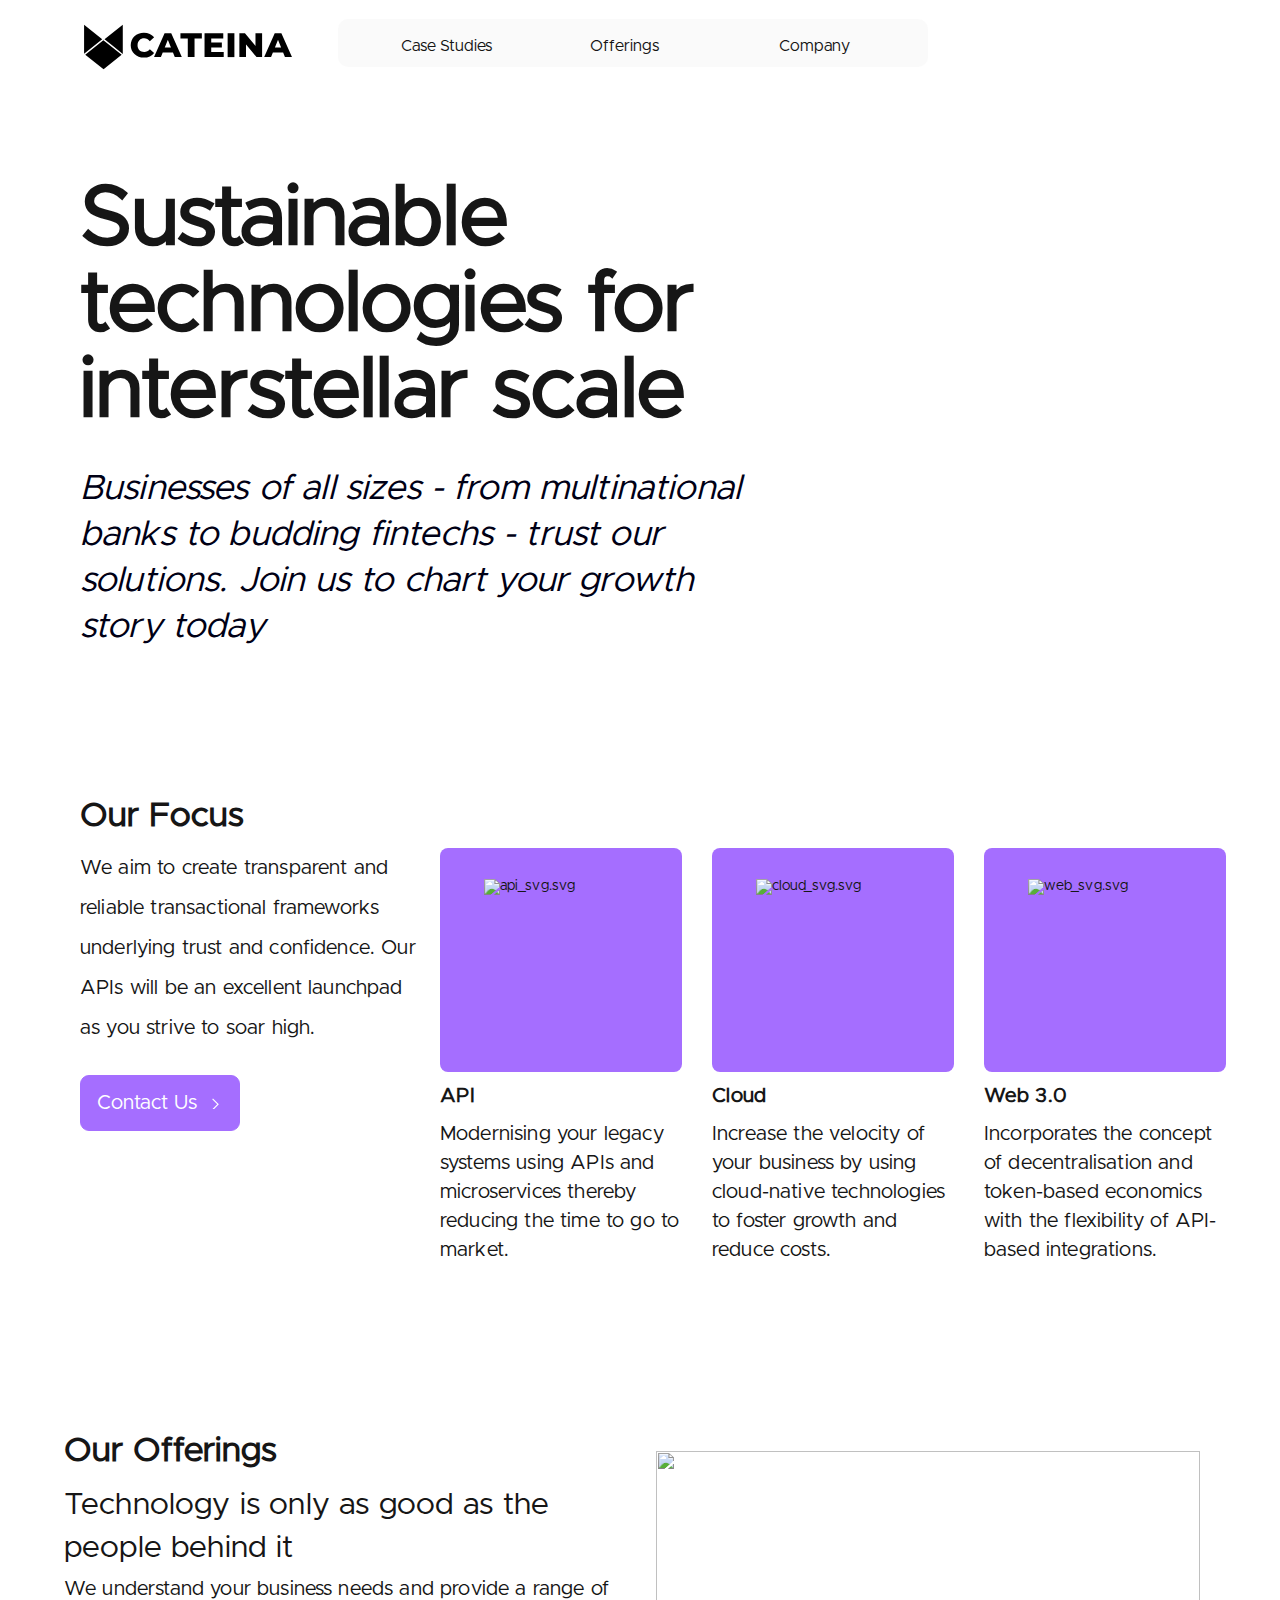
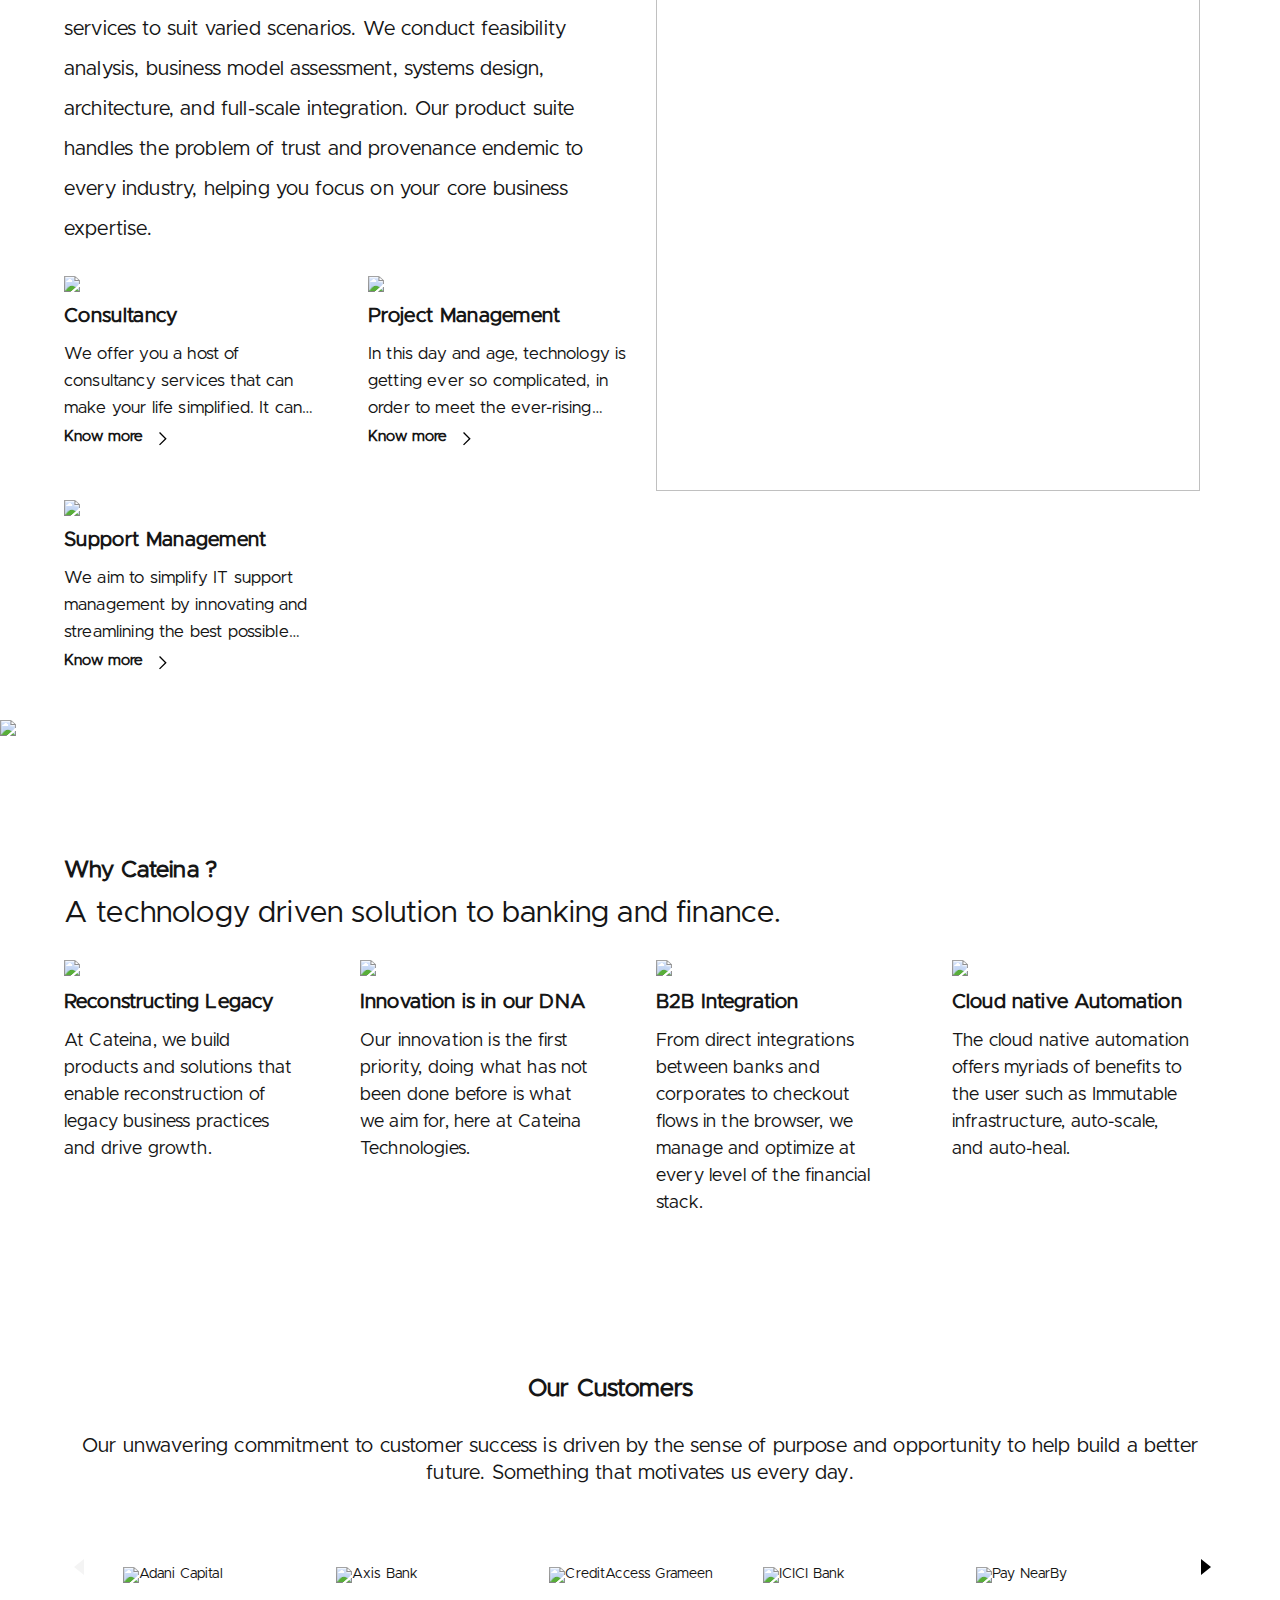
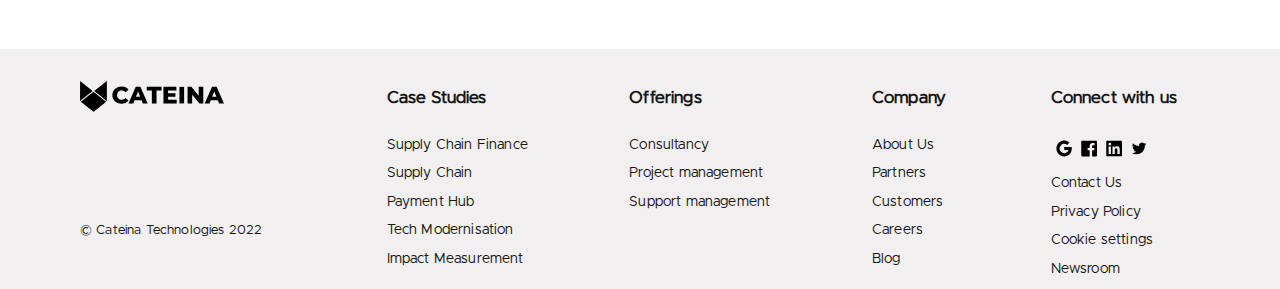
==== commit 87b3bb58: "Beta" ====
--- a/index.html
+++ b/index.html
@@ -49,6 +49,6 @@
 });
   </script> -->
   <app-root></app-root>
-<script src="runtime.417e402c368d4038f765.js" defer></script><script src="polyfills.7c89e362a1d38238579c.js" defer></script><script src="main.a623eef2af3f3a8bc490.js" defer></script>
+<script src="runtime.09d560e39b7b94206a57.js" defer></script><script src="polyfills.7c89e362a1d38238579c.js" defer></script><script src="main.83df7e60499b3aa23647.js" defer></script>
 
 </body></html>